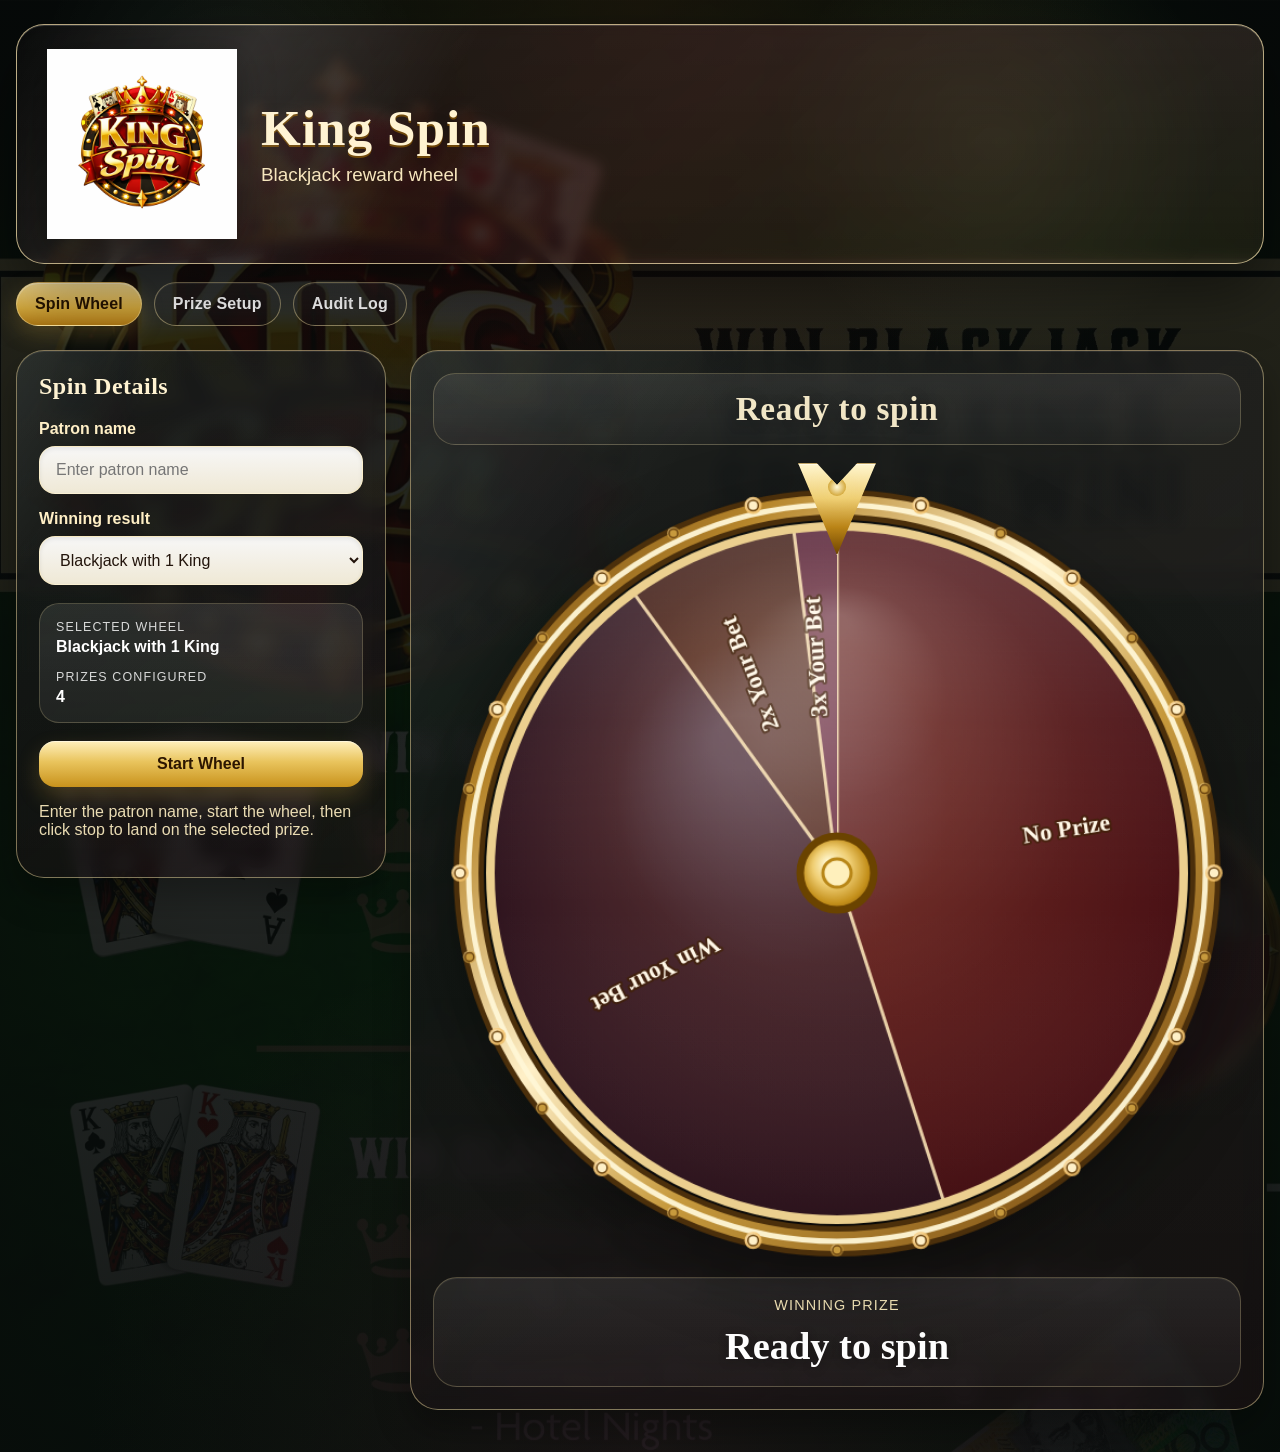
==== index.html @ fec5ea89 "Add files via upload" ====
<!DOCTYPE html>
<html lang="en">
<head>
  <meta charset="UTF-8" />
  <meta name="viewport" content="width=device-width, initial-scale=1.0" />
  <title>King Spin</title>
  <link rel="stylesheet" href="styles.css" />
</head>
<body data-page="spin">
  <div class="page-shell">
    <header class="hero-card hero-overlay">
      <img src="logo.png" alt="King Spin logo" class="hero-logo" />
      <div class="hero-copy">
        <h1>King Spin</h1>
        <p>Blackjack reward wheel</p>
      </div>
    </header>

    <nav class="top-nav">
      <a href="index.html" class="active">Spin Wheel</a>
      <a href="admin.html">Prize Setup</a>
      <a href="audit.html">Audit Log</a>
    </nav>

    <main class="grid-main">
      <section class="panel form-panel">
        <h2>Spin Details</h2>
        <label for="patronName">Patron name</label>
        <input id="patronName" type="text" placeholder="Enter patron name" maxlength="80" />

        <label for="wheelType">Winning result</label>
        <select id="wheelType">
          <option value="singleKing">Blackjack with 1 King</option>
          <option value="doubleKing">Blackjack with 2 Kings</option>
        </select>

        <div class="summary-box">
          <div>
            <span class="summary-label">Selected wheel</span>
            <strong id="selectedWheelLabel">Blackjack with 1 King</strong>
          </div>
          <div>
            <span class="summary-label">Prizes configured</span>
            <strong id="prizeCount">0</strong>
          </div>
        </div>

        <button id="spinButton" class="primary-btn">Start Wheel</button>
        <p class="hint">Enter the patron name, start the wheel, then click stop to land on the selected prize.</p>
      </section>

      <section class="panel wheel-panel">
        <div id="winnerBanner" class="winner-banner" aria-live="polite">Ready to spin</div>
        <div class="wheel-stage">
          <div class="pointer"></div>
          <canvas id="wheelCanvas" width="720" height="720" aria-label="Prize wheel"></canvas>
        </div>
        <div class="result-card">
          <span class="result-label">Winning Prize</span>
          <h3 id="resultText">Ready to spin</h3>
        </div>
      </section>
    </main>
  </div>

  <script src="app.js"></script>
</body>
</html>
---- styles.css ----
:root {
  --panel-dark: rgba(8, 15, 13, 0.84);
  --panel-mid: rgba(31, 11, 17, 0.40);
  --gold-1: #fff3d1;
  --gold-2: #f0d48f;
  --gold-3: #c79a3d;
  --gold-4: #8d631d;
  --cream: #fff7e1;
  --ink: #22140b;
  --shadow-xl: 0 28px 60px rgba(0, 0, 0, 0.42);
  --shadow-lg: 0 18px 36px rgba(0, 0, 0, 0.30);
}

* { box-sizing: border-box; }

html, body {
  margin: 0;
  min-height: 100%;
}

body {
  font-family: Arial, Helvetica, sans-serif;
  color: white;
  min-height: 100vh;
  background:
    radial-gradient(circle at top, rgba(89, 25, 18, 0.22), transparent 30%),
    radial-gradient(circle at bottom, rgba(94, 32, 58, 0.18), transparent 35%),
    linear-gradient(rgba(8, 12, 11, 0.82), rgba(8, 12, 11, 0.94)),
    url('promo-bg.jpg') center top / cover no-repeat fixed;
}

body::before {
  content: "";
  position: fixed;
  inset: 0;
  pointer-events: none;
  background:
    radial-gradient(circle at 18% 10%, rgba(255,255,255,0.05), transparent 15%),
    radial-gradient(circle at 78% 16%, rgba(255,211,138,0.08), transparent 18%),
    radial-gradient(circle at 50% 100%, rgba(255,255,255,0.04), transparent 28%);
  mix-blend-mode: screen;
}

.page-shell {
  width: min(1320px, calc(100% - 32px));
  margin: 0 auto;
  padding: 24px 0 42px;
}

.hero-card {
  position: relative;
  overflow: hidden;
  display: flex;
  align-items: center;
  gap: 24px;
  padding: 24px 30px;
  border-radius: 28px;
  border: 1px solid rgba(255, 234, 180, 0.7);
  background:
    linear-gradient(135deg, rgba(0,0,0,0.56), rgba(69,17,22,0.28) 52%, rgba(199,154,61,0.08)),
    linear-gradient(180deg, rgba(255,255,255,0.08), rgba(255,255,255,0.02));
  box-shadow: var(--shadow-xl), inset 0 1px 0 rgba(255,255,255,0.16);
  backdrop-filter: blur(6px);
}

.hero-card::before {
  content: "";
  position: absolute;
  inset: 0;
  background: linear-gradient(120deg, transparent 0%, rgba(255,255,255,0.10) 18%, transparent 34%);
  pointer-events: none;
}

.hero-card.compact { padding: 18px 24px; }

.hero-logo {
  width: 190px;
  max-width: 34vw;
  filter: drop-shadow(0 10px 18px rgba(0, 0, 0, 0.35));
}
.hero-logo.small { width: 118px; }

.hero-copy h1 {
  margin: 0;
  font-size: clamp(2rem, 4vw, 3.2rem);
  line-height: 1;
  font-family: Georgia, "Times New Roman", serif;
  letter-spacing: 0.02em;
  color: var(--gold-1);
  text-shadow: 0 2px 0 rgba(117,75,5,0.9), 0 8px 18px rgba(0,0,0,0.32);
}

.hero-copy p {
  margin: 10px 0 0;
  font-size: clamp(1rem, 1.8vw, 1.18rem);
  color: #ffefc5;
  opacity: 0.96;
}

.top-nav {
  display: flex;
  gap: 12px;
  flex-wrap: wrap;
  margin: 18px 0 24px;
}

.top-nav a {
  text-decoration: none;
  color: white;
  padding: 12px 18px;
  border-radius: 999px;
  border: 1px solid rgba(255, 232, 168, 0.45);
  background:
    linear-gradient(180deg, rgba(255,255,255,0.08), rgba(255,255,255,0.03)),
    rgba(0, 0, 0, 0.25);
  box-shadow: inset 0 1px 0 rgba(255,255,255,0.08);
  font-weight: 700;
  letter-spacing: 0.01em;
}

.top-nav a.active,
.top-nav a:hover {
  background: linear-gradient(180deg, #f6dc92, #d4a93d 60%, #ab7614);
  color: #261400;
  box-shadow: 0 8px 22px rgba(212, 169, 61, 0.25), inset 0 1px 0 rgba(255,255,255,0.4);
}

.grid-main {
  display: grid;
  grid-template-columns: 370px 1fr;
  gap: 24px;
  align-items: start;
}

.panel {
  position: relative;
  overflow: hidden;
  background:
    linear-gradient(180deg, rgba(255,255,255,0.05), rgba(255,255,255,0.015)),
    linear-gradient(145deg, var(--panel-dark), var(--panel-mid));
  border: 1px solid rgba(255, 232, 168, 0.46);
  border-radius: 28px;
  box-shadow: var(--shadow-lg), inset 0 1px 0 rgba(255,255,255,0.08);
  backdrop-filter: blur(8px);
  padding: 22px;
}

.panel::before {
  content: "";
  position: absolute;
  inset: 0;
  pointer-events: none;
  background: linear-gradient(125deg, rgba(255,255,255,0.08), transparent 22%);
}

.panel h2 {
  margin-top: 0;
  color: var(--gold-1);
  font-family: Georgia, "Times New Roman", serif;
  letter-spacing: 0.02em;
}

label {
  display: block;
  margin: 16px 0 8px;
  font-weight: 700;
  color: #ffefc5;
}

input, select {
  width: 100%;
  border-radius: 16px;
  border: 1px solid rgba(255, 232, 168, 0.45);
  background: linear-gradient(180deg, rgba(255,255,255,0.97), rgba(249,242,222,0.96));
  color: var(--ink);
  padding: 14px 16px;
  font-size: 1rem;
  box-shadow: inset 0 2px 4px rgba(0,0,0,0.08);
}

input:focus, select:focus {
  outline: 2px solid rgba(242,207,118,0.55);
  outline-offset: 2px;
}

button {
  border: 0;
  cursor: pointer;
  transition: transform 0.15s ease, filter 0.15s ease, box-shadow 0.15s ease;
}

button:hover {
  filter: brightness(1.05);
  box-shadow: 0 10px 24px rgba(0,0,0,0.22);
}

button:active { transform: translateY(1px) scale(0.995); }

.primary-btn,
.secondary-btn,
.danger-btn {
  padding: 14px 20px;
  border-radius: 16px;
  font-weight: 800;
  font-size: 1rem;
}

.primary-btn {
  width: 100%;
  margin-top: 18px;
  color: #2c1500;
  background: linear-gradient(180deg, #fff0bc 0%, #e9c45d 45%, #c8921c 100%);
  box-shadow: 0 10px 22px rgba(212,169,61,0.24), inset 0 1px 0 rgba(255,255,255,0.48);
}

.secondary-btn {
  color: white;
  border: 1px solid rgba(255,232,168,0.38);
  background: linear-gradient(180deg, rgba(255,255,255,0.10), rgba(255,255,255,0.04)), rgba(0,0,0,0.18);
}

.danger-btn {
  background: linear-gradient(180deg, #d84545, #8d1414);
  color: white;
}

.hint {
  color: #f7e8bd;
  opacity: 0.94;
}

.summary-box {
  margin-top: 18px;
  display: grid;
  gap: 14px;
  padding: 16px;
  border-radius: 20px;
  background: linear-gradient(180deg, rgba(255,255,255,0.07), rgba(255,255,255,0.03)), rgba(255,255,255,0.03);
  border: 1px solid rgba(255,232,168,0.20);
}

.summary-label {
  display: block;
  font-size: 0.78rem;
  text-transform: uppercase;
  letter-spacing: 0.09em;
  opacity: 0.82;
  margin-bottom: 4px;
}

.wheel-panel {
  min-height: 860px;
  display: flex;
  flex-direction: column;
  align-items: center;
  justify-content: space-between;
}

.winner-banner {
  width: 100%;
  margin-bottom: 10px;
  min-height: 72px;
  display: grid;
  place-items: center;
  text-align: center;
  padding: 14px 20px;
  border-radius: 22px;
  border: 1px solid rgba(255,232,168,0.24);
  background: linear-gradient(180deg, rgba(255,255,255,0.09), rgba(255,255,255,0.03));
  color: var(--gold-1);
  font-family: Georgia, "Times New Roman", serif;
  font-weight: 700;
  font-size: clamp(1.3rem, 2.6vw, 2.5rem);
  letter-spacing: 0.02em;
  text-shadow: 0 2px 14px rgba(0,0,0,0.28);
  opacity: 0.94;
}

.winner-banner.show {
  animation: winPulse 1s ease-in-out 0s 5;
}

@keyframes winPulse {
  0%, 100% {
    transform: scale(1);
    box-shadow: 0 0 0 rgba(255,216,131,0.0), inset 0 1px 0 rgba(255,255,255,0.06);
  }
  50% {
    transform: scale(1.03);
    box-shadow: 0 0 32px rgba(255,216,131,0.28), inset 0 1px 0 rgba(255,255,255,0.18);
  }
}

.wheel-stage {
  position: relative;
  width: min(100%, 780px);
  aspect-ratio: 1 / 1;
  display: grid;
  place-items: center;
  padding-top: 28px;
}

.wheel-stage::before {
  content: "";
  position: absolute;
  inset: 8% 8%;
  border-radius: 50%;
  background: radial-gradient(circle, rgba(255,255,255,0.05), transparent 65%);
  filter: blur(8px);
  pointer-events: none;
}

#wheelCanvas {
  width: 100%;
  height: auto;
  filter: drop-shadow(0 24px 36px rgba(0,0,0,0.42));
}

.pointer {
  position: absolute;
  top: 8px;
  left: 50%;
  transform: translateX(-50%);
  width: 78px;
  height: 92px;
  z-index: 3;
  clip-path: polygon(50% 100%, 100% 0, 76% 0, 50% 24%, 24% 0, 0 0);
  background: linear-gradient(180deg, #fff6cf 0%, #efcf74 38%, #ba8417 70%, #714600 100%);
  box-shadow: 0 10px 20px rgba(0,0,0,0.28), inset 0 1px 0 rgba(255,255,255,0.45);
  border: 1px solid rgba(255,240,188,0.55);
}

.pointer::after {
  content: "";
  position: absolute;
  left: 50%;
  top: 14px;
  transform: translateX(-50%);
  width: 18px;
  height: 18px;
  border-radius: 50%;
  background: radial-gradient(circle, #fff8d8 0%, #d4a93d 70%, #8b5d08 100%);
  box-shadow: 0 0 18px rgba(255,225,125,0.35);
}

.result-card {
  width: 100%;
  margin-top: 14px;
  text-align: center;
  background: linear-gradient(180deg, rgba(255,255,255,0.08), rgba(255,255,255,0.03));
  border-radius: 24px;
  padding: 18px;
  border: 1px solid rgba(255,232,168,0.24);
  box-shadow: inset 0 1px 0 rgba(255,255,255,0.06);
}

.result-label {
  font-size: 0.9rem;
  letter-spacing: 0.08em;
  text-transform: uppercase;
  color: #fff0c1;
}

#resultText {
  margin: 10px 0 0;
  font-size: clamp(1.8rem, 3vw, 2.75rem);
  color: white;
  font-family: Georgia, "Times New Roman", serif;
  text-shadow: 0 2px 10px rgba(0,0,0,0.28);
}

.admin-grid {
  display: grid;
  grid-template-columns: 1fr 1fr;
  gap: 24px;
}

.panel-head {
  display: flex;
  align-items: center;
  justify-content: space-between;
  gap: 12px;
}

.prize-list { display: grid; gap: 14px; }

.prize-row {
  display: grid;
  grid-template-columns: 1fr 140px 48px;
  gap: 12px;
  align-items: end;
  padding: 14px;
  border-radius: 18px;
  background: linear-gradient(180deg, rgba(255,255,255,0.06), rgba(255,255,255,0.03));
  border: 1px solid rgba(255,232,168,0.18);
}

.prize-row label { margin-top: 0; }

.remove-btn {
  height: 48px;
  border-radius: 14px;
  background: linear-gradient(180deg, #d84545, #8d1414);
  color: white;
  font-size: 1.2rem;
  font-weight: 800;
}

.save-panel { margin-top: 24px; }

.save-actions {
  display: flex;
  gap: 14px;
  flex-wrap: wrap;
}

.save-actions .primary-btn { width: auto; margin-top: 0; }

.save-message {
  min-height: 24px;
  color: #fff3cf;
  font-weight: 700;
}

.audit-actions { align-items: center; }

.button-row {
  display: flex;
  gap: 12px;
  flex-wrap: wrap;
}

.table-wrap {
  overflow-x: auto;
  margin-top: 16px;
}

table {
  width: 100%;
  border-collapse: collapse;
  background: rgba(0,0,0,0.16);
  border-radius: 18px;
  overflow: hidden;
}

th, td {
  text-align: left;
  padding: 14px 12px;
  border-bottom: 1px solid rgba(255,255,255,0.10);
}

th {
  background: linear-gradient(180deg, rgba(242,207,118,0.28), rgba(212,169,61,0.18));
  color: #fff3cf;
}

tr:last-child td { border-bottom: 0; }

@media (max-width: 980px) {
  .grid-main,
  .admin-grid {
    grid-template-columns: 1fr;
  }
  .wheel-panel { min-height: auto; }
}

@media (max-width: 640px) {
  .page-shell { width: min(100% - 20px, 1320px); }
  .hero-card { flex-direction: column; text-align: center; }
  .prize-row { grid-template-columns: 1fr; }
  .remove-btn { width: 100%; }
  .save-actions, .button-row { flex-direction: column; }
  .save-actions .primary-btn, .secondary-btn, .danger-btn { width: 100%; }
  .pointer { width: 64px; height: 76px; }
  .winner-banner { min-height: 64px; }
}
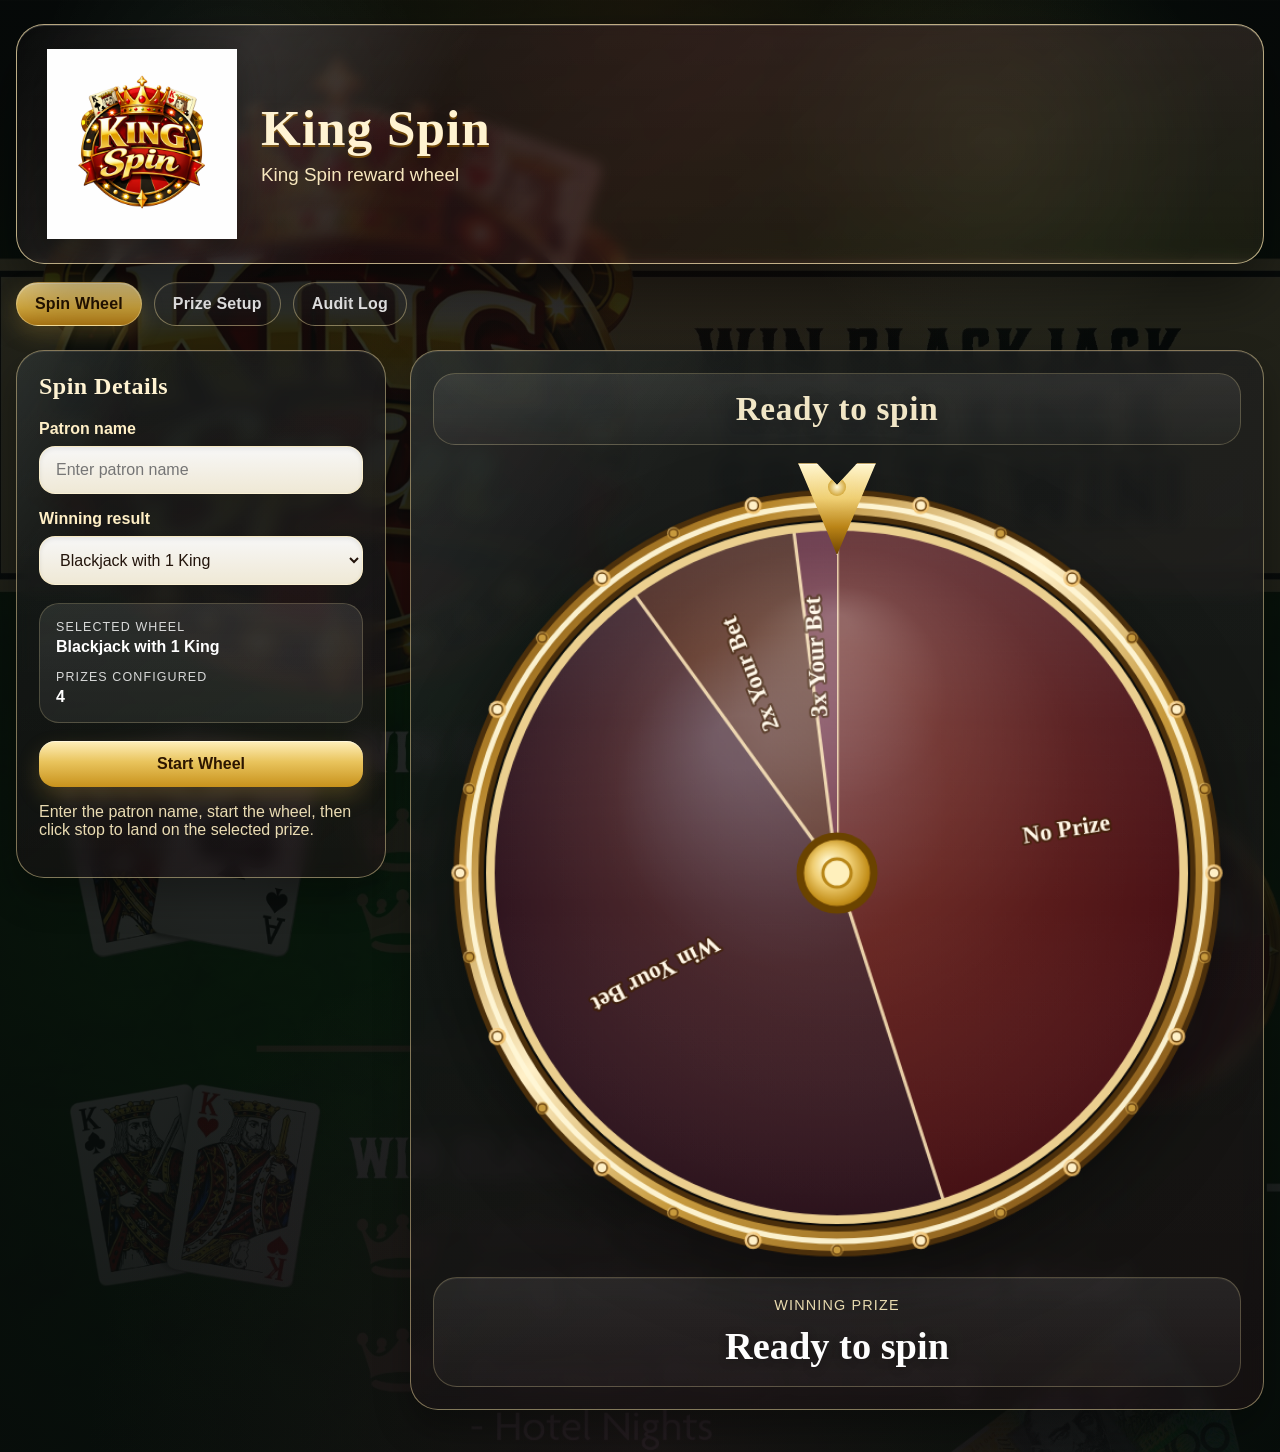
==== commit e5a98bce: "Add files via upload" ====
--- a/index.html
+++ b/index.html
@@ -12,7 +12,7 @@
       <img src="logo.png" alt="King Spin logo" class="hero-logo" />
       <div class="hero-copy">
         <h1>King Spin</h1>
-        <p>Blackjack reward wheel</p>
+        <p>King Spin reward wheel</p>
       </div>
     </header>
 
@@ -31,7 +31,7 @@
         <label for="wheelType">Winning result</label>
         <select id="wheelType">
           <option value="singleKing">Blackjack with 1 King</option>
-          <option value="doubleKing">Blackjack with 2 Kings</option>
+          <option value="doubleKing">Win with 2 Kings</option>
         </select>
 
         <div class="summary-box">
